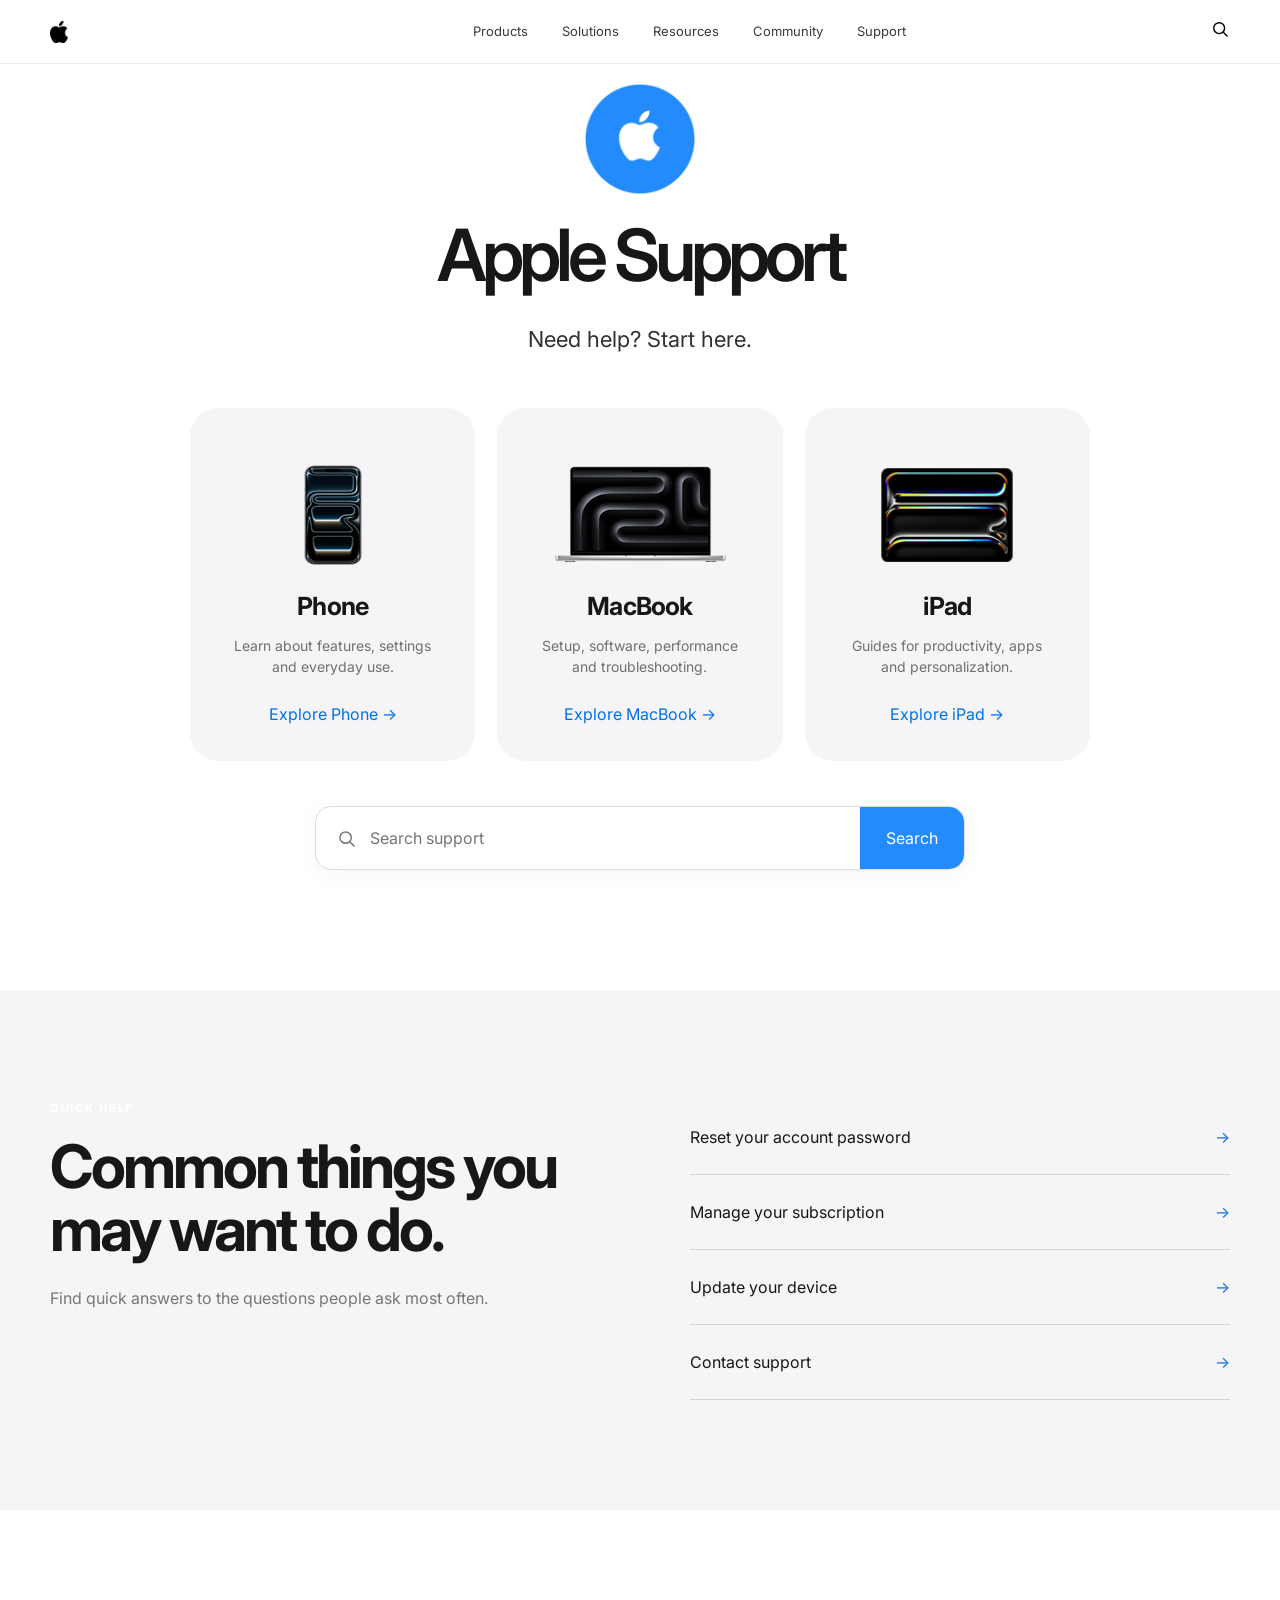
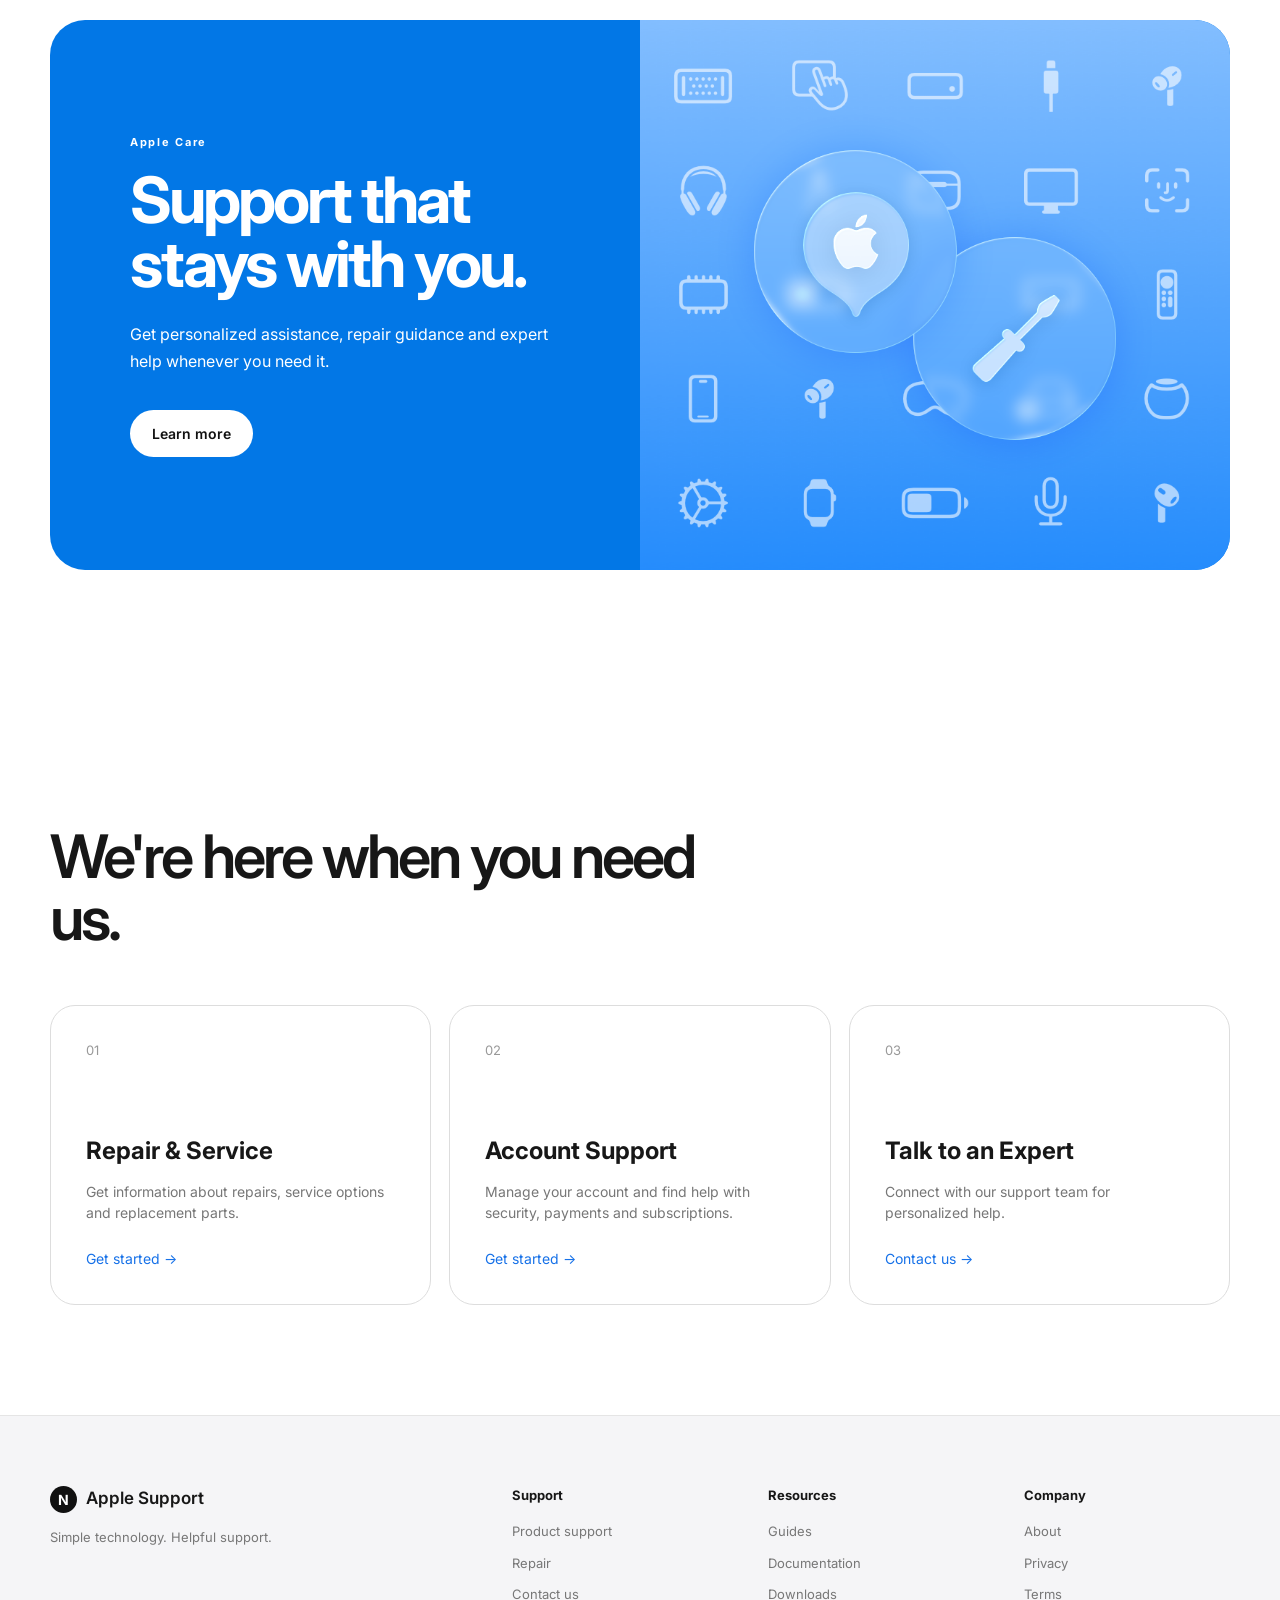
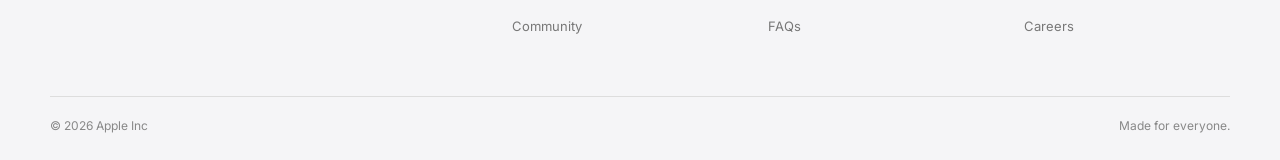
==== index.html @ 7ab5774b "first commit" ====
<!DOCTYPE html>
<html lang="en">

<head>
  <meta charset="UTF-8" />
  <meta name="viewport" content="width=device-width, initial-scale=1.0" />

  <title>Official Support</title>

  <!-- Browser tab icon -->
  <link rel="icon" type="image/png" href="title.png">

  <link rel="preconnect" href="https://fonts.googleapis.com">
  <link rel="preconnect" href="https://fonts.gstatic.com" crossorigin>
  <link href="https://fonts.googleapis.com/css2?family=Inter:wght@400;500;600;700&display=swap" rel="stylesheet">

  <link rel="stylesheet" href="style.css">
</head>

<body>

  <!-- =========================
       NAVBAR
  ========================== -->

  <header class="navbar">

    <div class="nav-container">

      <a href="index.html" class="brand">
        <img src="logo-1.png" height="22px" width="18px" alt="">
      </a>

      <nav class="desktop-nav">
        <a href="#">Products</a>
        <a href="#">Solutions</a>
        <a href="#">Resources</a>
        <a href="#">Community</a>
        <a href="support.html">Support</a>
      </nav>

      <div class="nav-actions">
        <button class="icon-button" id="searchButton" aria-label="Search">
          <svg viewBox="0 0 24 24">
            <circle cx="11" cy="11" r="6.5"></circle>
            <path d="M16 16L21 21"></path>
          </svg>
        </button>

        <button class="menu-button" id="menuButton">
          <span></span>
          <span></span>
        </button>
      </div>

    </div>

  </header>


  <!-- =========================
       MOBILE MENU
  ========================== -->

  <div class="mobile-menu" id="mobileMenu">

    <a href="#">Products</a>
    <a href="#">Solutions</a>
    <a href="#">Resources</a>
    <a href="#">Community</a>
    <a href="support.html">Support</a>

  </div>


  <!-- =========================
       SEARCH OVERLAY
  ========================== -->

  <div class="search-overlay" id="searchOverlay">

    <div class="search-box">

      <button class="close-search" id="closeSearch">
        ×
      </button>

      <h2>What can we help you with?</h2>

      <div class="large-search">

        <svg viewBox="0 0 24 24">
          <circle cx="11" cy="11" r="6.5"></circle>
          <path d="M16 16L21 21"></path>
        </svg>

        <input id="searchInput" type="text" placeholder="Search support topics">

      </div>

      <div class="search-results" id="searchResults"></div>

    </div>

  </div>


  <!-- =========================
       HERO
  ========================== -->

  <main>

    <section class="hero">

      <div class="hero-inner">
        <div class="hero-img"><img class="appleimg" src="./blue-01.png " alt="logo">
        </div>


        <h1 class="hero-font">
          Apple Support
        </h1>

        <p class="hero-description">
          Need help? Start here.
        </p>

        <div class="buttonstyle">
          <!-- ========================= PRODUCT CARDS========================== -->


          <div class="product-grid">

            <!-- PHONE -->
            <a href="phone.html" class="product-card">

              <div class="product-icon phone">
                <img src="iphone.png" width="60" height="100" alt="Phone">
              </div>

              <h3>Phone</h3>

              <p>
                Learn about features, settings and everyday use.
              </p>

              <span class="product-link">
                Explore Phone <span>→</span>
              </span>

            </a>


            <!-- MACBOOK / LAPTOP -->
            <a href="laptop.html" class="product-card">

              <div class="product-icon laptop">
                <img src="macbook.png" width="180" height="100" alt="MacBook">
              </div>

              <h3>MacBook</h3>

              <p>
                Setup, software, performance and troubleshooting.
              </p>

              <span class="product-link">
                Explore MacBook <span>→</span>
              </span>

            </a>


            <!-- IPAD / TABLET -->
            <a href="tablet.html" class="product-card">

              <div class="product-icon tablet">

                <img src="ipad.png" width="140" height="100" alt="iPad">

              </div>

              <h3>iPad</h3>

              <p>
                Guides for productivity, apps and personalization.
              </p>

              <span class="product-link">
                Explore iPad <span>→</span>
              </span>

            </a>

          </div>


        </div>

        <div class="hero-search">

          <svg viewBox="0 0 24 24">
            <circle cx="11" cy="11" r="6.5"></circle>
            <path d="M16 16L21 21"></path>
          </svg>

          <input type="text" id="heroSearch" placeholder="Search support">

          <button id="heroSearchButton">
            Search
          </button>

        </div>

      </div>

    </section>
    <!-- =========================
         QUICK HELP
    ========================== -->

    <section class="quick-help section">

      <div class="quick-container">

        <div class="quick-text">

          <p class="eyebrow">QUICK HELP</p>

          <h2>
            Common things you may want to do.
          </h2>

          <p>
            Find quick answers to the questions people ask most often.
          </p>

        </div>


        <div class="quick-links">

          <a href="#">
            <span>Reset your account password</span>
            <b>→</b>
          </a>

          <a href="#">
            <span>Manage your subscription</span>
            <b>→</b>
          </a>

          <a href="#">
            <span>Update your device</span>
            <b>→</b>
          </a>

          <a href="#">
            <span>Contact support</span>
            <b>→</b>
          </a>

        </div>

      </div>

    </section>


    <!-- =========================
         FEATURE SECTION
    ========================== -->

    <section class="feature section">

      <div class="feature-card">

        <div class="feature-content">

          <p class="eyebrow">Apple Care</p>

          <h2>
            Support that stays with you.
          </h2>

          <p style="color: #fff;">
            Get personalized assistance, repair guidance and
            expert help whenever you need it.
          </p>

          <a href="#" class="dark-button">
            Learn more
          </a>

        </div>


        <div class="feature-visual">

          <img style="width: 100%;

  height: 550px;
  object-fit: cover;
  background-repeat:no-repeat;
  " src="bg.png" alt="">

        </div>

      </div>

    </section>


    <!-- =========================
         SERVICE CARDS
    ========================== -->

    <section class="services section">

      <div class="section-heading">

        <p class="eyebrow">SERVICES</p>

        <h2>
          We're here when you need us.
        </h2>

      </div>


      <div class="service-grid">

        <article class="service-card">

          <div class="service-number">01</div>

          <h3>Repair & Service</h3>

          <p>
            Get information about repairs, service options
            and replacement parts.
          </p>

          <a href="#">Get started →</a>

        </article>


        <article class="service-card">

          <div class="service-number">02</div>

          <h3>Account Support</h3>

          <p>
            Manage your account and find help with security,
            payments and subscriptions.
          </p>

          <a href="#">Get started →</a>

        </article>


        <article class="service-card">

          <div class="service-number">03</div>

          <h3>Talk to an Expert</h3>

          <p>
            Connect with our support team for personalized help.
          </p>

          <a href="#">Contact us →</a>

        </article>

      </div>

    </section>

  </main>


  <!-- =========================
       FOOTER
  ========================== -->

  <footer>

    <div class="footer-container">

      <div class="footer-brand">

        <div class="brand">
          <span class="brand-mark">N</span>
          <span>Apple Support</span>
        </div>

        <p>
          Simple technology. Helpful support.
        </p>

      </div>


      <div class="footer-column">

        <h4>Support</h4>

        <a href="#">Product support</a>
        <a href="#">Repair</a>
        <a href="#">Contact us</a>
        <a href="#">Community</a>

      </div>


      <div class="footer-column">

        <h4>Resources</h4>

        <a href="#">Guides</a>
        <a href="#">Documentation</a>
        <a href="#">Downloads</a>
        <a href="#">FAQs</a>

      </div>


      <div class="footer-column">

        <h4>Company</h4>

        <a href="#">About</a>
        <a href="#">Privacy</a>
        <a href="#">Terms</a>
        <a href="#">Careers</a>

      </div>

    </div>


    <div class="footer-bottom">

      <span>© 2026 Apple Inc</span>

      <span>Made for everyone.</span>

    </div>

  </footer>


  <script src="script.js"></script>

</body>

</html>
---- style.css ----
/* =========================================
   RESET
========================================= */

* {
  margin: 0;
  padding: 0;
  box-sizing: border-box;
}

html {
  scroll-behavior: smooth;
}

body {
  font-family: "Inter", -apple-system, BlinkMacSystemFont, "Segoe UI",
    sans-serif;

  color: #171717;
  background: #fff;

  line-height: 1.5;
}

button,
input {
  font: inherit;
}

button {
  border: 0;
}

a {
  color: inherit;
  text-decoration: none;
}


/* =========================================
   NAVBAR
========================================= */

.navbar {
  height: 64px;

  position: sticky;
  top: 0;
  z-index: 100;

  background: rgba(255, 255, 255, 0.88);

  backdrop-filter: blur(20px);
  -webkit-backdrop-filter: blur(20px);

  border-bottom: 1px solid #ededed;
}

.nav-container {
  width: min(1180px, calc(100% - 40px));

  height: 100%;

  margin: auto;

  display: flex;
  align-items: center;
  justify-content: space-between;
}

.brand {
  display: flex;
  align-items: center;
  gap: 9px;

  font-weight: 600;
  font-size: 17px;
}

.brand-mark {
  width: 27px;
  height: 27px;

  display: grid;
  place-items: center;

  background: #111;
  color: #fff;

  border-radius: 50%;

  font-size: 14px;
  font-weight: 700;
}

.desktop-nav {
  display: flex;
  align-items: center;
  gap: 34px;

  margin-left: 100px;
}

.desktop-nav a {
  font-size: 13px;
  color: #3a3a3a;

  transition: color .2s ease;
}

.desktop-nav a:hover {
  color: #000;
}

.nav-actions {
  display: flex;
  align-items: center;
  gap: 12px;
}

.icon-button,
.menu-button {
  background: transparent;
  cursor: pointer;
}

.icon-button svg {
  width: 20px;
  height: 20px;

  fill: none;
  stroke: currentColor;
  stroke-width: 1.7;
}

.menu-button {
  display: none;
}

.menu-button span {
  display: block;

  width: 22px;
  height: 1.5px;

  background: #111;

  margin: 5px 0;
}


/* =========================================
   MOBILE MENU
========================================= */

.mobile-menu {
  display: none;

  position: fixed;

  top: 64px;
  left: 0;
  right: 0;

  z-index: 90;

  background: white;

  padding: 25px;

  border-bottom: 1px solid #ddd;
}

.mobile-menu.active {
  display: flex;
  flex-direction: column;
}

.mobile-menu a {
  padding: 15px 0;

  border-bottom: 1px solid #eee;

  font-size: 18px;
}


/* =========================================
   SEARCH OVERLAY
========================================= */

.search-overlay {
  position: fixed;

  inset: 0;

  z-index: 200;

  background: rgba(255, 255, 255, .97);

  display: none;

  padding-top: 100px;
}

.search-overlay.active {
  display: block;
}

.search-box {
  width: min(850px, calc(100% - 40px));

  margin: auto;

  position: relative;
}

.search-box h2 {
  font-size: clamp(32px, 5vw, 55px);

  letter-spacing: -2px;

  margin-bottom: 35px;
}

.close-search {
  position: absolute;

  top: -55px;
  right: 0;

  background: transparent;

  font-size: 35px;

  cursor: pointer;
}

.large-search {
  height: 70px;

  border: 1px solid #ccc;

  border-radius: 18px;

  display: flex;
  align-items: center;

  padding: 0 22px;

  gap: 15px;
}

.large-search svg {
  width: 24px;

  fill: none;
  stroke: #777;

  stroke-width: 1.7;
}

.large-search input {
  flex: 1;

  border: none;
  outline: none;

  font-size: 20px;
}

.search-results {
  margin-top: 25px;
}

.result {
  padding: 15px;

  border-bottom: 1px solid #eee;

  cursor: pointer;
}


/* =========================================
   HERO
========================================= */

.hero {
  background: #ffff;

  padding: 0px 20px 120px;

  text-align: center;
}

.hero-inner {
  width: min(900px, 100%);

  margin: auto;
}

.eyebrow {
  font-size: 11px;

  letter-spacing: 1.7px;

  font-weight: 700;

  color: #ffffff;

  margin-bottom: 18px;
}

.hero h1 {
  font-size: clamp(44px, 6vw, 72px);

  line-height: .98;

  letter-spacing: -5px;

  font-weight: 600;

  margin-bottom: 30px;
}

.hero-description {
  max-width: 650px;

  margin: auto;

  color: #303030;

  font-size: 22px;

  line-height: 1.7;
}

.hero-search {
  margin: 45px auto 0;

  max-width: 650px;

  height: 64px;

  background: white;

  border: 1px solid #ddd;

  border-radius: 16px;

  display: flex;
  align-items: center;

  padding-left: 20px;

  overflow: hidden;

  box-shadow: 0 5px 25px rgba(0, 0, 0, .04);
}

.hero-search svg {
  width: 21px;

  margin-right: 13px;

  fill: none;

  stroke: #777;

  stroke-width: 1.7;
}

.hero-search input {
  flex: 1;

  border: none;
  outline: none;

  font-size: 16px;
}

.hero-search button {
  height: 100%;

  padding: 0 26px;

  background: #238BFC;

  color: white;

  cursor: pointer;

  transition: background .2s ease;
}

.hero-search button:hover {
  background: #333;
}


/* =========================================
   COMMON SECTIONS
========================================= */

.section {
  width: min(1180px, calc(100% - 40px));

  margin: auto;

  padding-top: 110px;
  padding-bottom: 110px;
}

.section-heading {
  max-width: 700px;

  margin-bottom: 55px;
}

.section-heading h2 {
  font-size: clamp(38px, 5vw, 60px);

  line-height: 1.04;

  letter-spacing: -3px;

  font-weight: 600;
}


/* =========================================
   PRODUCTS
========================================= */

.product-grid {
  display: grid;

  grid-template-columns: repeat(3, 1fr);

  gap: 22px;
  
  margin-top: 50px;
}

.product-card {
  min-height: 350px;

  padding: 35px;

  background: #f5f5f7;

  border-radius: 28px;

  display: flex;
  flex-direction: column;

  transition:
    transform .3s ease,
    background .3s ease;
}

.product-card:hover {
  transform: translateY(-5px);

  background: #f8f8f8;
}

.product-card h3 {
  font-size: 25px;

  margin-top: auto;

  margin-bottom: 10px;

  letter-spacing: -.8px;
}

.product-card p {
  color: #707070;

  font-size: 14px;

  max-width: 270px;

  margin-bottom: 25px;
}

.product-card a {
  color: #1671e8;

  font-size: 14px;

  font-weight: 500;
}

.product-card a span {
  margin-left: 4px;
}


/* =========================================
   CSS PRODUCT ILLUSTRATIONS
========================================= */

.product-icon {
  position: relative;

  height: 145px;

  display: flex;

  justify-content: center;

  align-items: center;
}


/* laptop */

.laptop span {
  width: 150px;
  height: 90px;

  border: 6px solid #202020;

  border-radius: 7px;

  position: relative;
}

.laptop span::after {
  content: "";

  position: absolute;

  width: 180px;
  height: 7px;

  background: #202020;

  bottom: -17px;
  left: -21px;

  border-radius: 10px;
}


/* phone */

.phone span {
  width: 70px;
  height: 125px;

  border: 5px solid #202020;

  border-radius: 17px;

  position: relative;
}

.phone span::after {
  content: "";

  position: absolute;

  width: 22px;
  height: 4px;

  background: #202020;

  border-radius: 5px;

  top: 8px;
  left: 19px;
}


/* tablet */

.tablet span {
  width: 105px;
  height: 135px;

  border: 5px solid #202020;

  border-radius: 15px;
}


/* watch */

.watch span {
  width: 76px;
  height: 76px;

  border: 6px solid #202020;

  border-radius: 22px;

  position: relative;
}

.watch span::before,
.watch span::after {
  content: "";

  position: absolute;

  width: 38px;
  height: 25px;

  background: #202020;

  left: 13px;

  z-index: -1;
}

.watch span::before {
  top: -30px;
}

.watch span::after {
  bottom: -30px;
}


/* audio */

.audio span {
  width: 120px;
  height: 80px;

  border: 6px solid #202020;

  border-radius: 50%;

  position: relative;
}

.audio span::before,
.audio span::after {
  content: "";

  position: absolute;

  width: 20px;
  height: 55px;

  background: #202020;

  border-radius: 15px;

  top: 8px;
}

.audio span::before {
  left: -18px;
}

.audio span::after {
  right: -18px;
}


/* cloud */

.cloud span {
  width: 110px;
  height: 55px;

  border-radius: 50px;

  background: #202020;

  position: relative;
}

.cloud span::before {
  content: "";

  position: absolute;

  width: 65px;
  height: 65px;

  border-radius: 50%;

  background: #202020;

  left: 18px;

  top: -25px;
}


/* =========================================
   QUICK HELP
========================================= */

.quick-help {
  width: 100%;

  max-width: none;

  background: #f5f5f7;
}

.quick-container {
  width: min(1180px, calc(100% - 40px));

  margin: auto;

  display: grid;

  grid-template-columns: 1fr 1fr;

  gap: 100px;
}

.quick-text h2 {
  font-size: clamp(38px, 5vw, 60px);

  line-height: 1.05;

  letter-spacing: -3px;

  margin-bottom: 25px;
}

.quick-text > p:last-child {
  color: #777;

  max-width: 450px;
}

.quick-links {
  display: flex;

  flex-direction: column;
}

.quick-links a {
  padding: 25px 0;

  border-bottom: 1px solid #d5d5d5;

  display: flex;

  justify-content: space-between;

  font-size: 16px;

  transition: padding .2s ease;
}

.quick-links a:hover {
  padding-left: 8px;
}

.quick-links b {
  font-weight: 400;

  color: #1671e8;
}


/* =========================================
   FEATURE
========================================= */

.feature-card {
  min-height: 550px;

  background: #0277e6;

  color: white;

  border-radius: 35px;

  overflow: hidden;

  display: grid;

  grid-template-columns: 1fr 1fr;
}

.feature-content {
  padding: 80px;

  display: flex;
  flex-direction: column;

  justify-content: center;
}

.feature-content .eyebrow {
  color: #ffffff;
}

.feature-content h2 {
  font-size: clamp(42px, 5vw, 65px);

  line-height: 1;

  letter-spacing: -3px;

  margin-bottom: 25px;
}

.feature-content p:not(.eyebrow) {
  color: #aaa;

  max-width: 450px;

  line-height: 1.7;

  margin-bottom: 35px;
}

.dark-button {
  background: white;

  color: #111;

  padding: 13px 22px;

  border-radius: 100px;

  width: fit-content;

  font-size: 14px;

  font-weight: 600;
}

.feature-visual {
  position: relative;

  display: grid;

  place-items: center;

  overflow: hidden;

  background-image: url(bg.png);

  
}

.glow-circle {
  width: 420px;
  height: 420px;

  border-radius: 50%;

  background: #444;

  filter: blur(70px);

  opacity: .7;

  position: absolute;
}

.abstract-device {
  width: 250px;
  height: 330px;

  border-radius: 35px;

  border: 2px solid #777;

  transform: rotate(10deg);

  position: relative;

  background: linear-gradient(
    135deg,
    #292929,
    #080808
  );

  box-shadow:
    30px 30px 80px rgba(0,0,0,.7);
}

.device-screen {
  position: absolute;

  inset: 12px;

  border-radius: 25px;

  background: linear-gradient(
    135deg,
    #777,
    #111
  );

  padding: 45px 25px;
}

.device-screen div {
  height: 8px;

  background: #aaa;

  opacity: .5;

  border-radius: 10px;

  margin-bottom: 15px;
}


/* =========================================
   SERVICES
========================================= */

.service-grid {
  display: grid;

  grid-template-columns: repeat(3, 1fr);

  gap: 18px;
}

.service-card {
  border: 1px solid #ddd;

  border-radius: 25px;

  padding: 35px;

  min-height: 300px;

  display: flex;
  flex-direction: column;

  transition: box-shadow .3s ease;
}

.service-card:hover {
  box-shadow: 0 15px 45px rgba(0,0,0,.08);
}

.service-number {
  color: #999;

  font-size: 13px;

  margin-bottom: auto;
}

.service-card h3 {
  font-size: 24px;

  margin-bottom: 12px;
}

.service-card p {
  color: #777;

  font-size: 14px;

  margin-bottom: 25px;
}

.service-card a {
  color: #1671e8;

  font-size: 14px;
}


/* =========================================
   FOOTER
========================================= */

footer {
  background: #f5f5f7;

  padding: 70px 20px 25px;

  border-top: 1px solid #e5e5e5;
}

.footer-container {
  width: min(1180px, 100%);

  margin: auto;

  display: grid;

  grid-template-columns: 2fr repeat(3, 1fr);

  gap: 50px;

  padding-bottom: 60px;
}

.footer-brand p {
  color: #777;

  font-size: 13px;

  margin-top: 15px;
}

.footer-column {
  display: flex;

  flex-direction: column;

  gap: 12px;
}

.footer-column h4 {
  font-size: 13px;

  margin-bottom: 5px;
}

.footer-column a {
  color: #777;

  font-size: 13px;
}

.footer-column a:hover {
  color: #111;
}

.footer-bottom {
  width: min(1180px, 100%);

  margin: auto;

  padding-top: 20px;

  border-top: 1px solid #ddd;

  display: flex;

  justify-content: space-between;

  color: #888;

  font-size: 12px;
}


/* =========================================
   RESPONSIVE
========================================= */

@media (max-width: 900px) {

  .desktop-nav {
    display: none;
  }

  .menu-button {
    display: block;
  }

  .product-grid {
    grid-template-columns: repeat(2, 1fr);
  }

  .quick-container {
    grid-template-columns: 1fr;

    gap: 60px;
  }

  .feature-card {
    grid-template-columns: 1fr;
  }

  .feature-content {
    padding: 55px 35px;
  }

  .feature-visual {
    min-height: 400px;
  }

  .service-grid {
    grid-template-columns: 1fr;
  }

  .footer-container {
    grid-template-columns: 1fr 1fr;
  }
}


@media (max-width: 600px) {

  .nav-container {
    width: calc(100% - 30px);
  }

  .hero {
    padding: 80px 20px 80px;
  }

  .hero h1 {
    letter-spacing: -3px;
  }

  .hero-description {
    font-size: 16px;
  }

  .hero-search {
    height: 58px;
  }

  .hero-search button {
    padding: 0 15px;
  }

  .section {
    width: calc(100% - 30px);

    padding-top: 15px;
    padding-bottom: 75px;
  }

  .product-grid {
    grid-template-columns: 1fr;
    margin-top: 50px;
  }

  .product-card {
    min-height: 320px;
  }

  .section-heading h2,
  .quick-text h2 {
    letter-spacing: -2px;
  }

  .quick-container {
    width: calc(100% - 30px);
  }

  .feature-card {
    border-radius: 25px;
  }

  .feature-content h2 {
    letter-spacing: -2px;
  }

  .feature-visual {
    min-height: 330px;
  }

  .abstract-device {
    transform: scale(.8) rotate(10deg);
  }

  .footer-container {
    grid-template-columns: 1fr;

    gap: 35px;
  }

  .footer-bottom {
    flex-direction: column;

    gap: 10px;
  }
}

.appleimg{
    height: 150px;
    
}

.product-card {
    display: block;
    text-decoration: none;
    color: inherit;
    cursor: pointer;
}

.product-link {
    color: #0071e3;
    text-decoration: none;
}
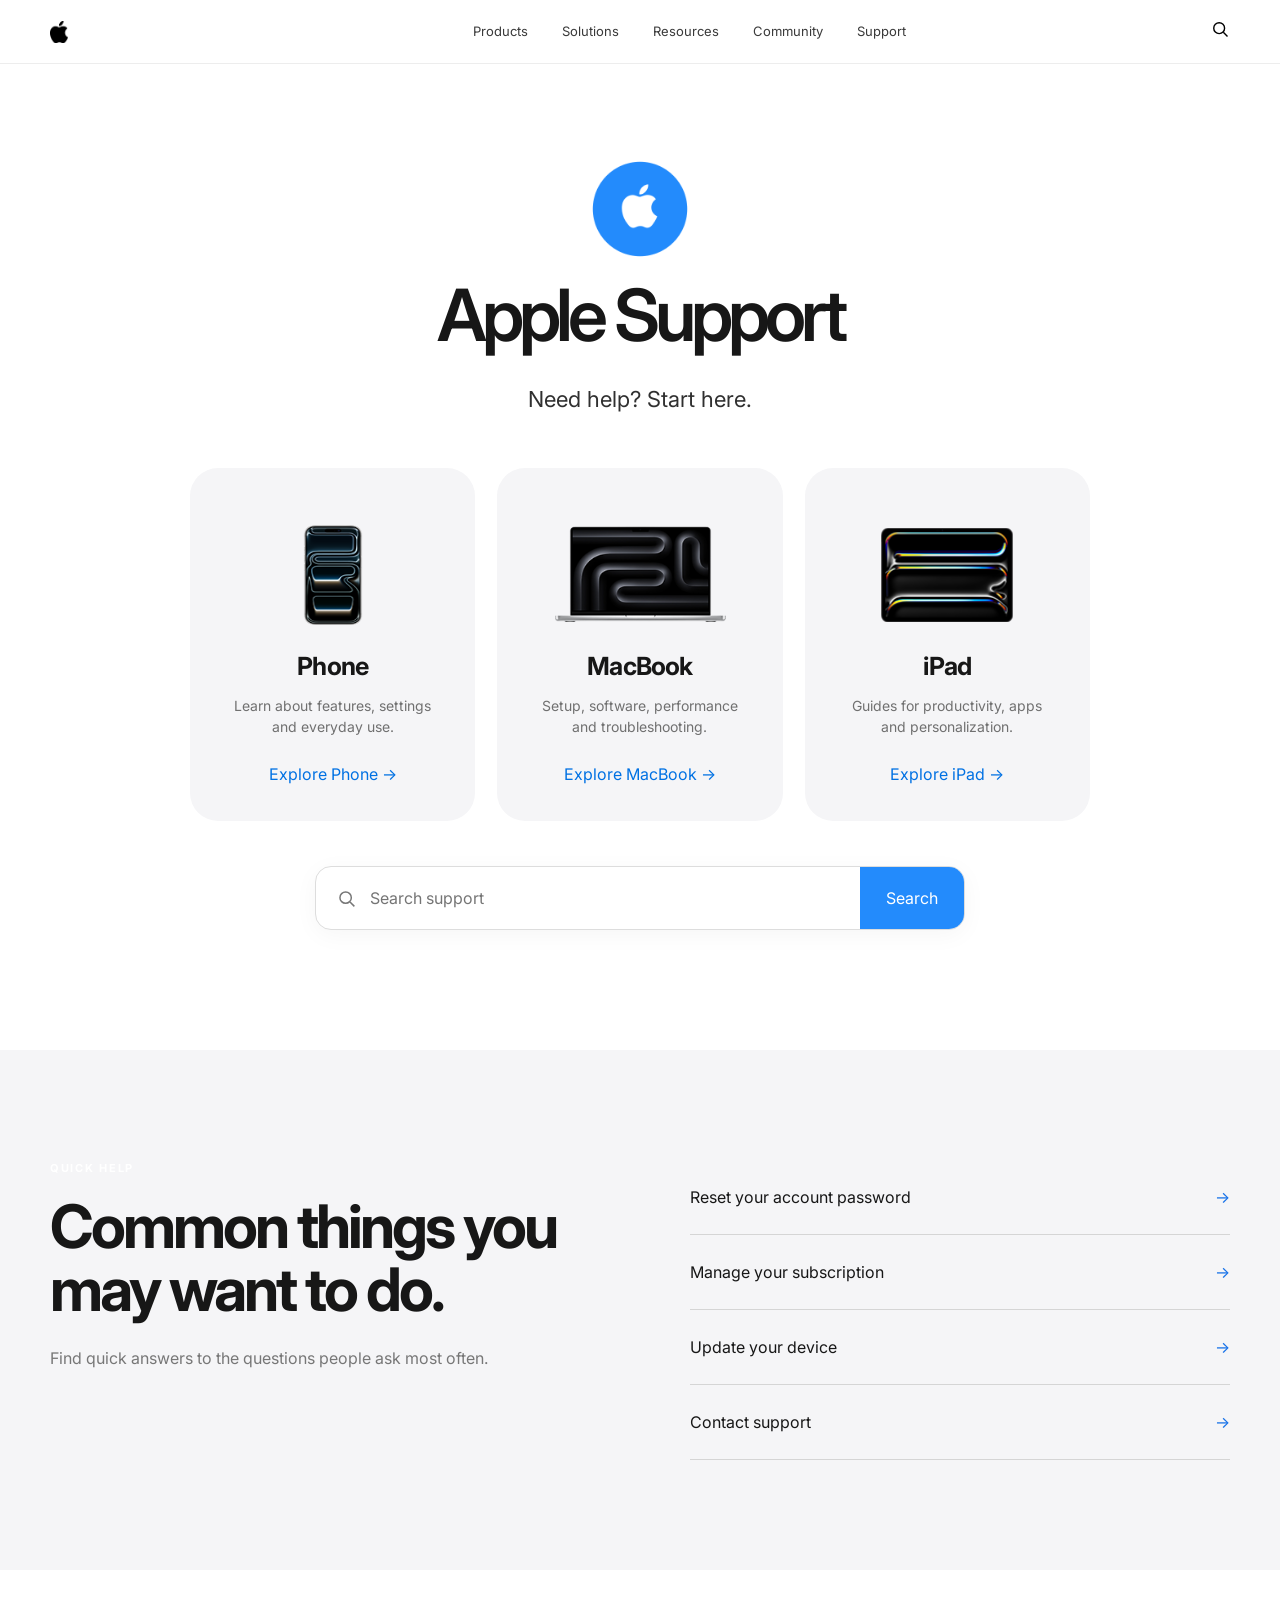
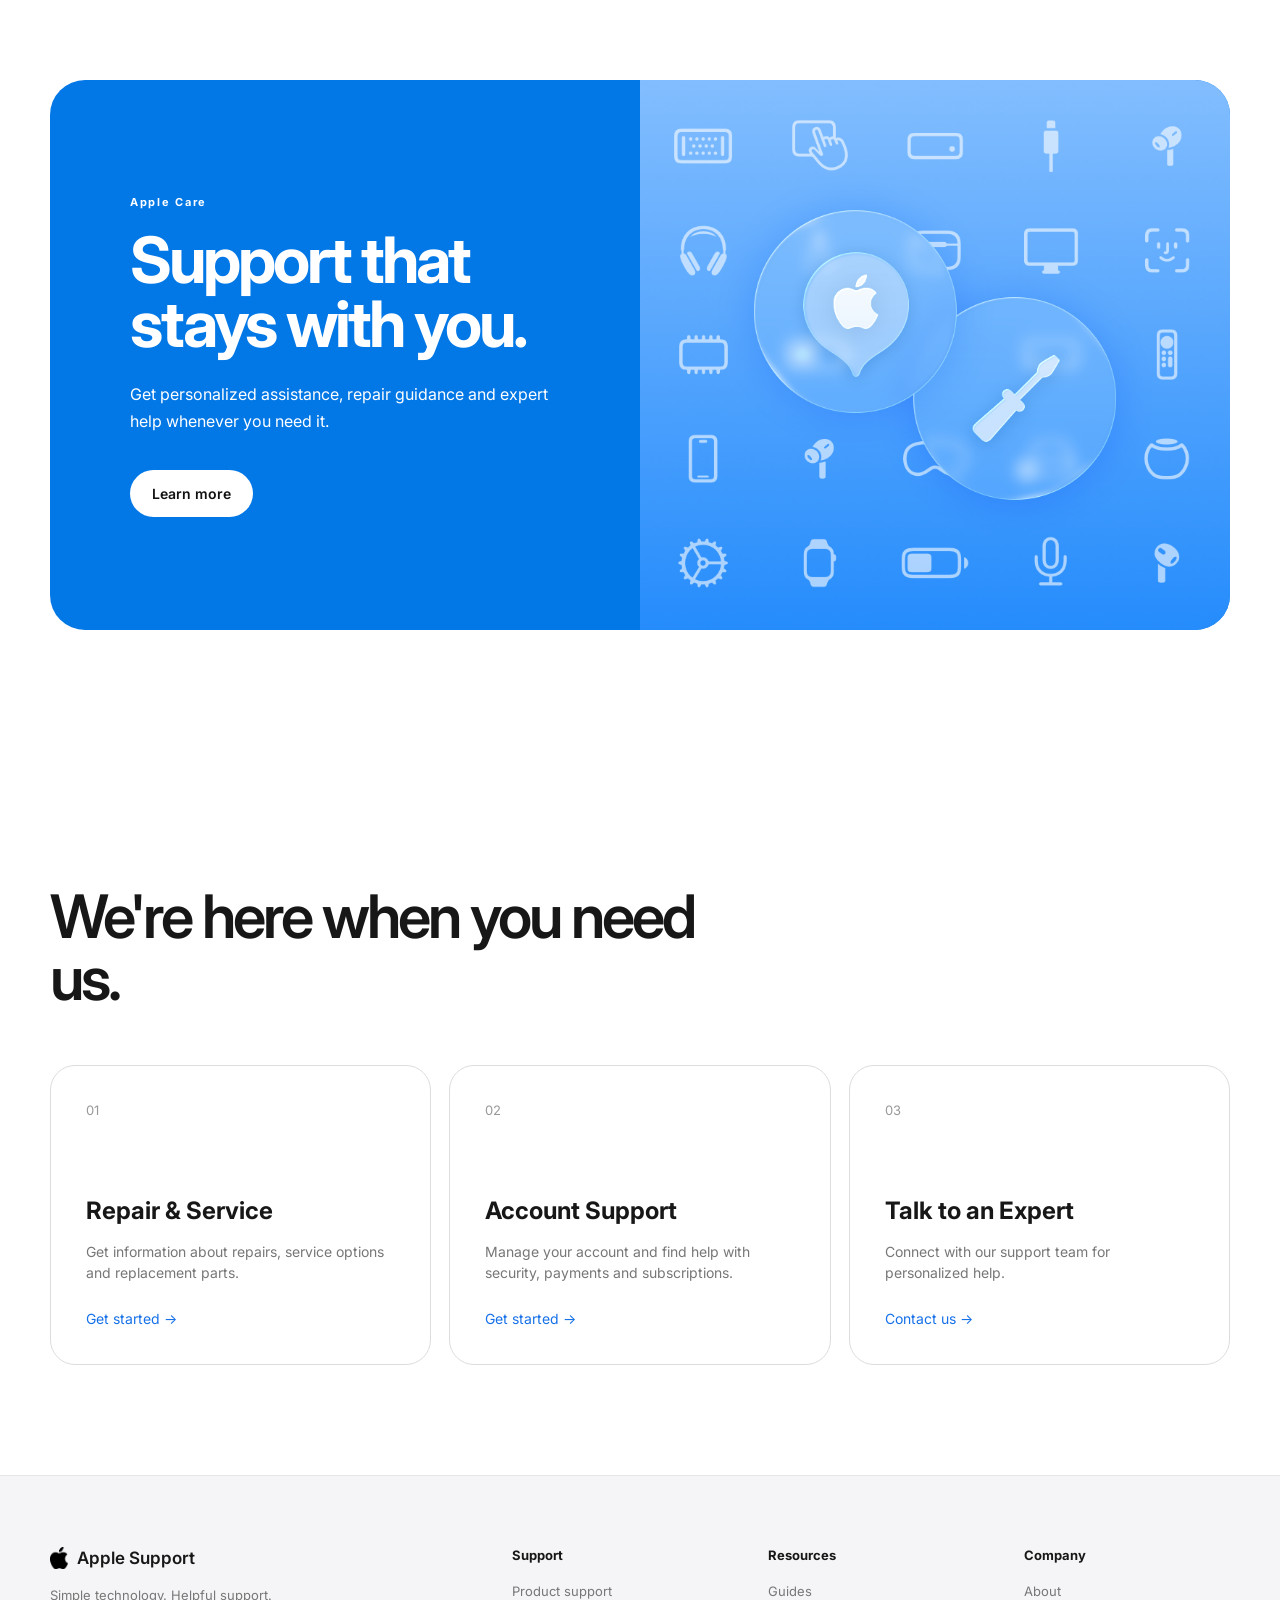
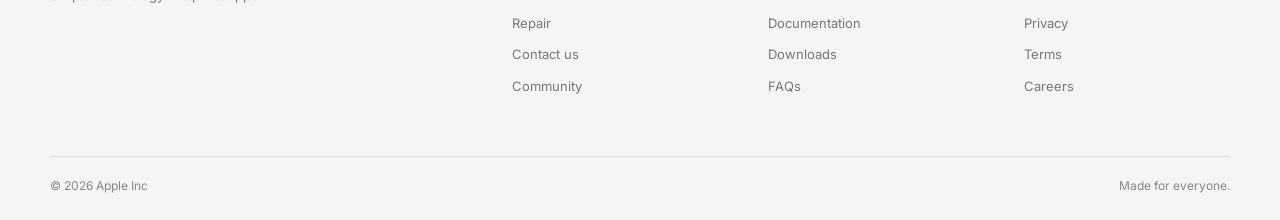
==== commit 5e71a271: "updated html file" ====
--- a/index.html
+++ b/index.html
@@ -33,8 +33,8 @@
 
       <nav class="desktop-nav">
         <a href="#">Products</a>
-        <a href="#">Solutions</a>
-        <a href="#">Resources</a>
+        <a href="ani.html">Solutions</a>
+        <a href="nda.html">Resources</a>
         <a href="#">Community</a>
         <a href="support.html">Support</a>
       </nav>
@@ -65,8 +65,8 @@
   <div class="mobile-menu" id="mobileMenu">
 
     <a href="#">Products</a>
-    <a href="#">Solutions</a>
-    <a href="#">Resources</a>
+    <a href="ani.html">Solutions</a>
+    <a href="nda.html">Resources</a>
     <a href="#">Community</a>
     <a href="support.html">Support</a>
 
@@ -395,7 +395,11 @@
       <div class="footer-brand">
 
         <div class="brand">
-          <span class="brand-mark">N</span>
+          <span >
+            <a href="index.html" class="brand">
+              <img src="logo-1.png" height="22px" width="18px" alt="">
+            </a>
+          </span>
           <span>Apple Support</span>
         </div>
 
--- a/style.css
+++ b/style.css
@@ -298,6 +298,7 @@
   width: min(900px, 100%);
 
   margin: auto;
+  padding-top: 80px;
 }
 
 .eyebrow {
@@ -1100,6 +1101,16 @@
 
 @media (max-width: 600px) {
 
+  .hero-inner {
+  width: min(900px, 100%);
+
+  margin: auto;
+  padding-top: 20px;
+}
+
+.hero-font{
+  font-size: 10px;
+}
   .nav-container {
     width: calc(100% - 30px);
   }
@@ -1179,7 +1190,7 @@
 }
 
 .appleimg{
-    height: 150px;
+    height: 130px;
     
 }
 
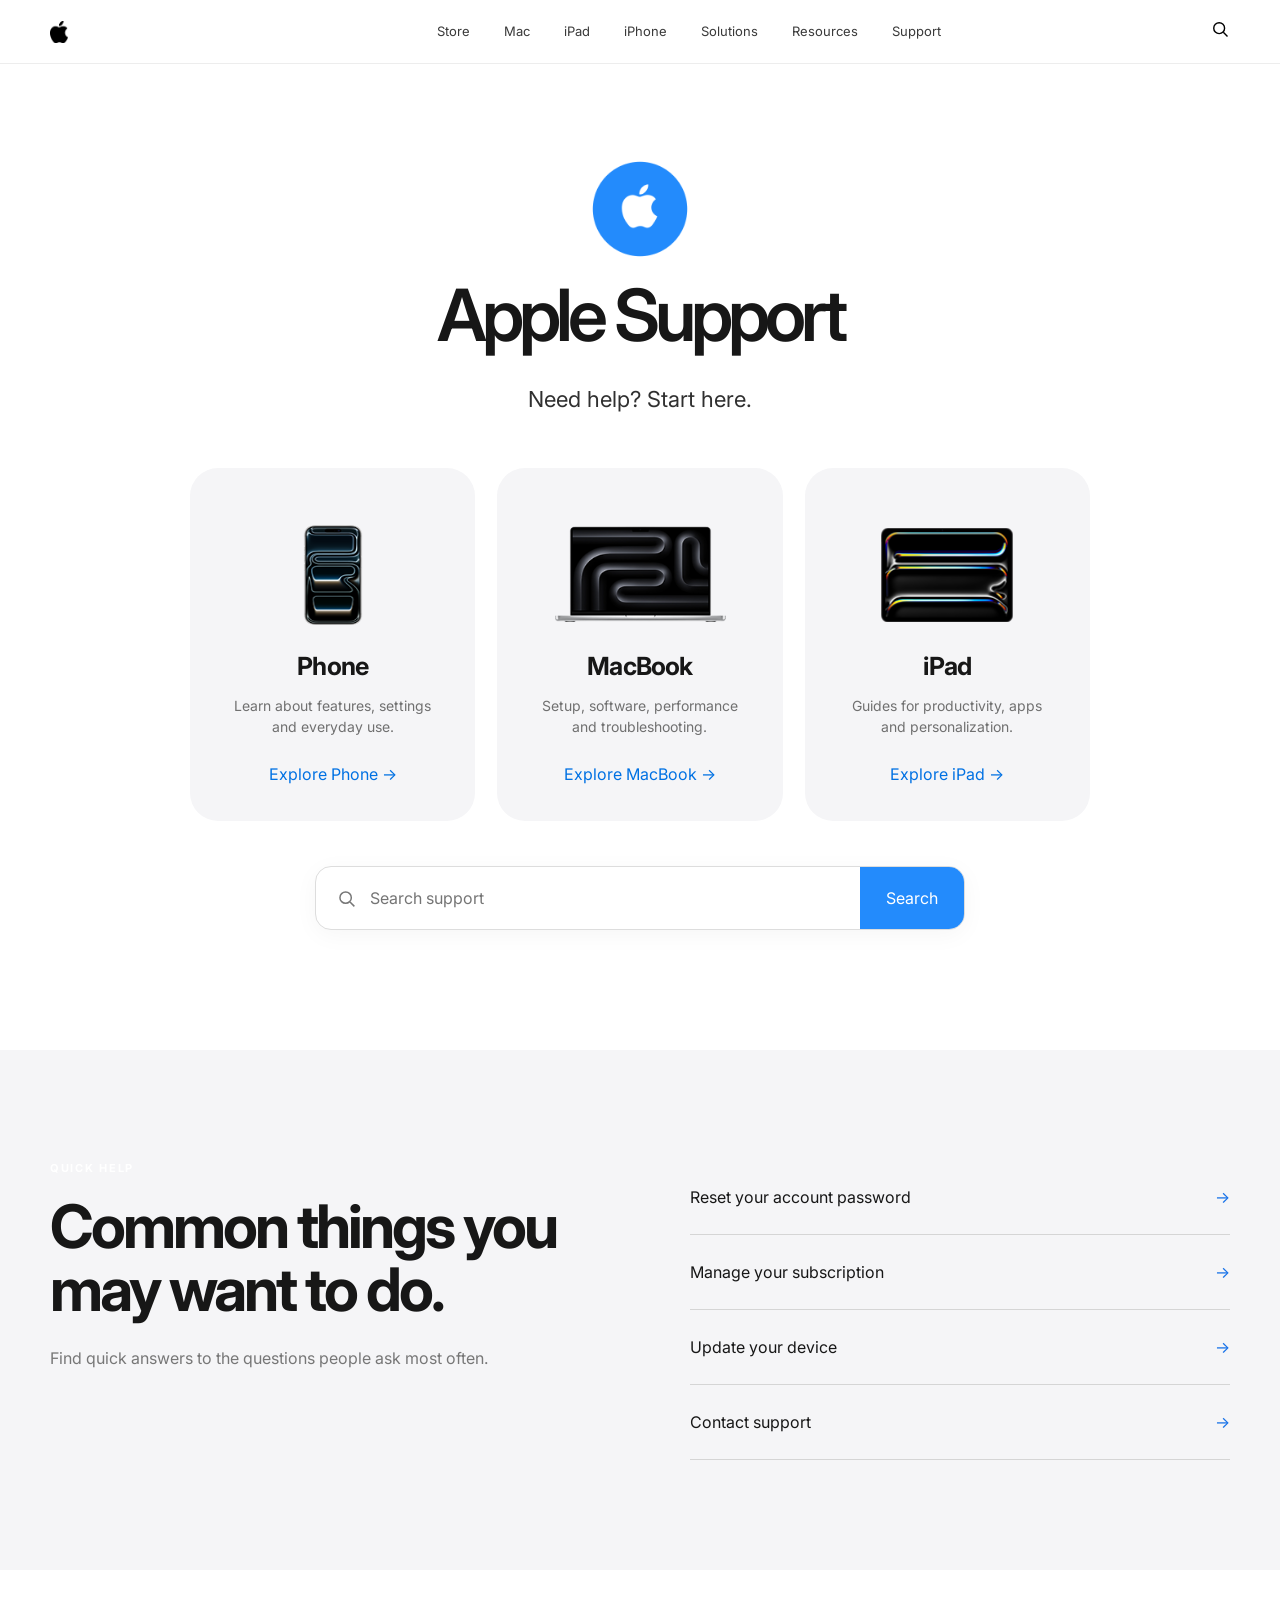
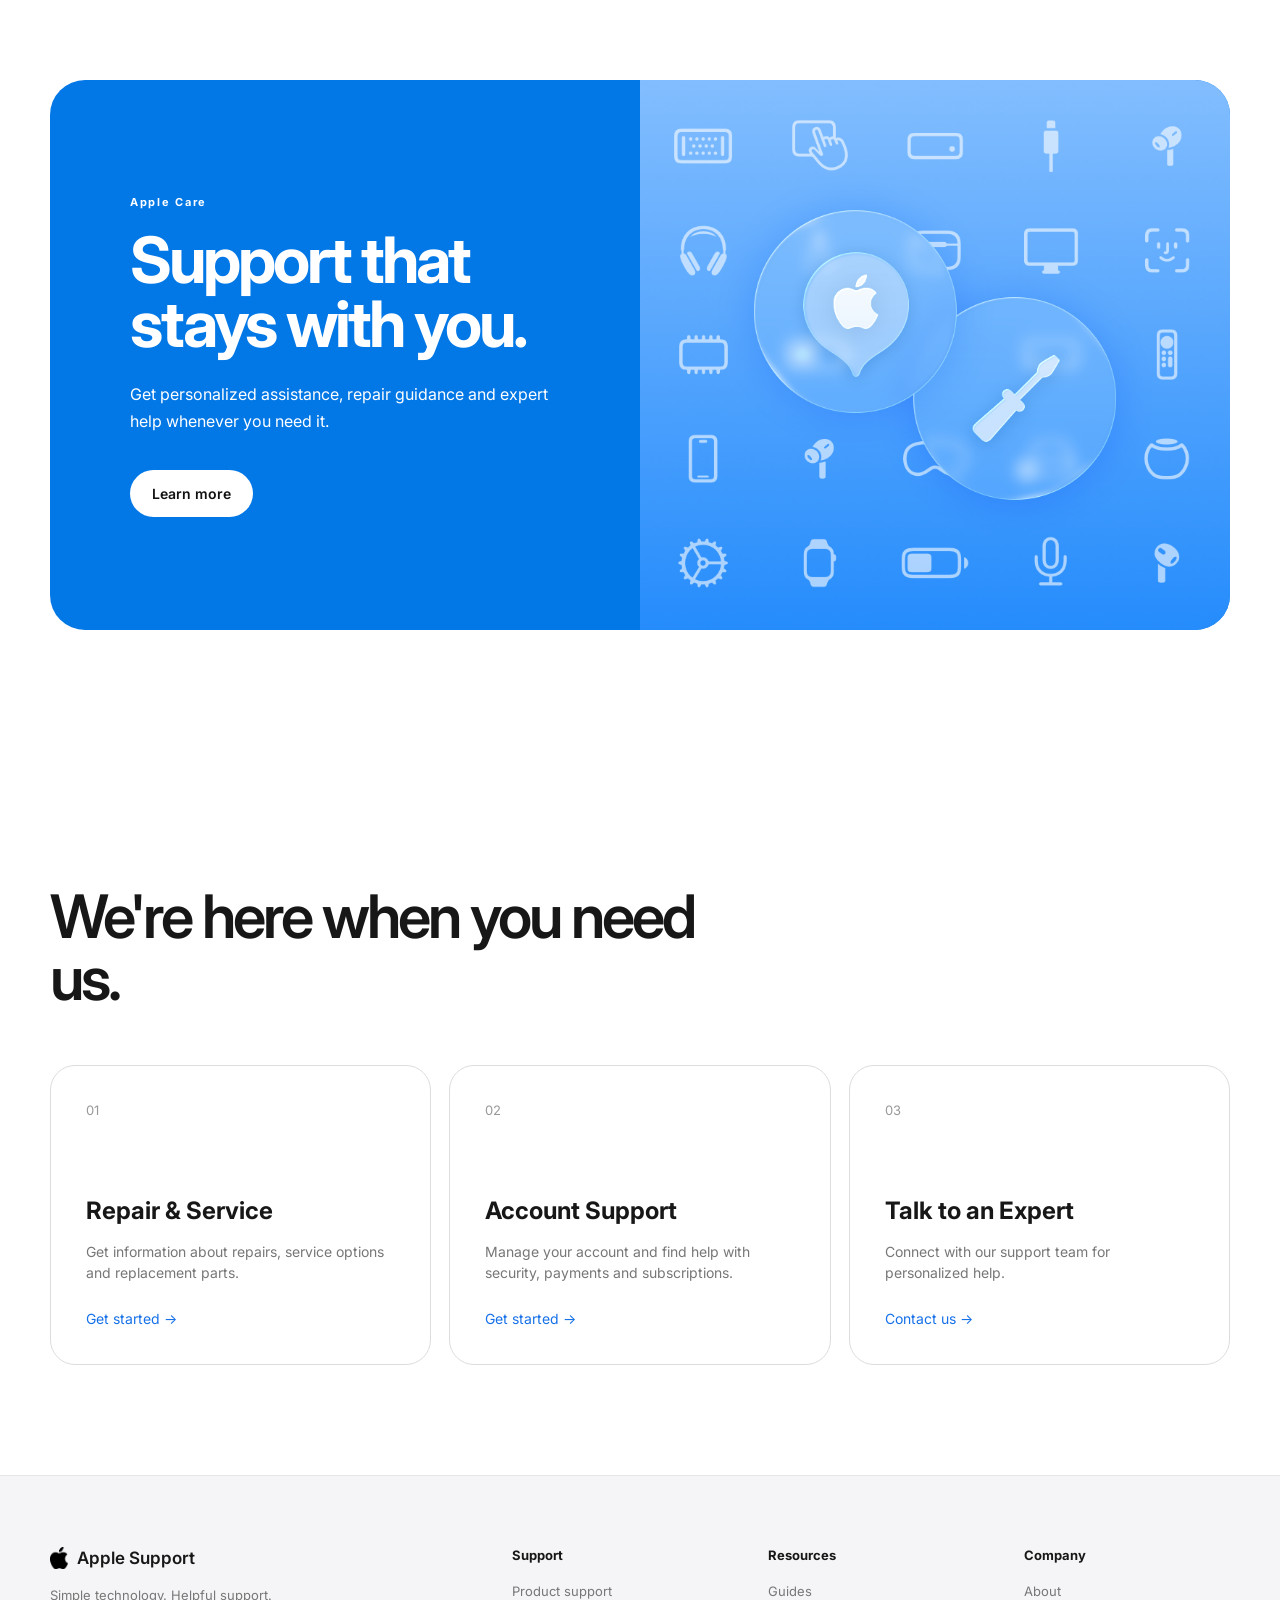
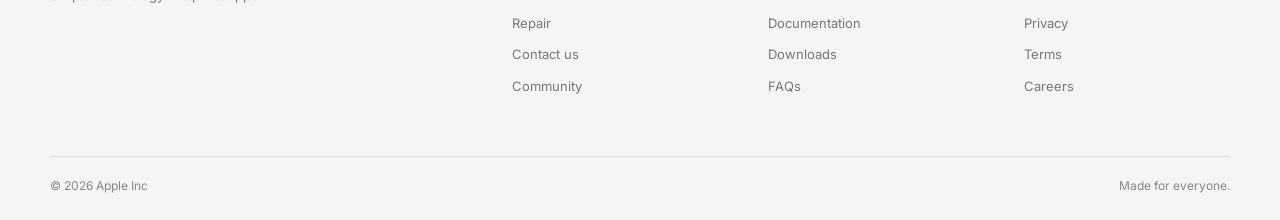
==== commit 267e1431: "updated html file" ====
--- a/index.html
+++ b/index.html
@@ -32,10 +32,12 @@
       </a>
 
       <nav class="desktop-nav">
-        <a href="#">Products</a>
+        <a href="index.html">Store</a>
+        <a href="laptop.html">Mac</a>
+        <a href="tablet.html">iPad</a>
+        <a href="phone.html">iPhone</a>
         <a href="ani.html">Solutions</a>
         <a href="nda.html">Resources</a>
-        <a href="#">Community</a>
         <a href="support.html">Support</a>
       </nav>
 
